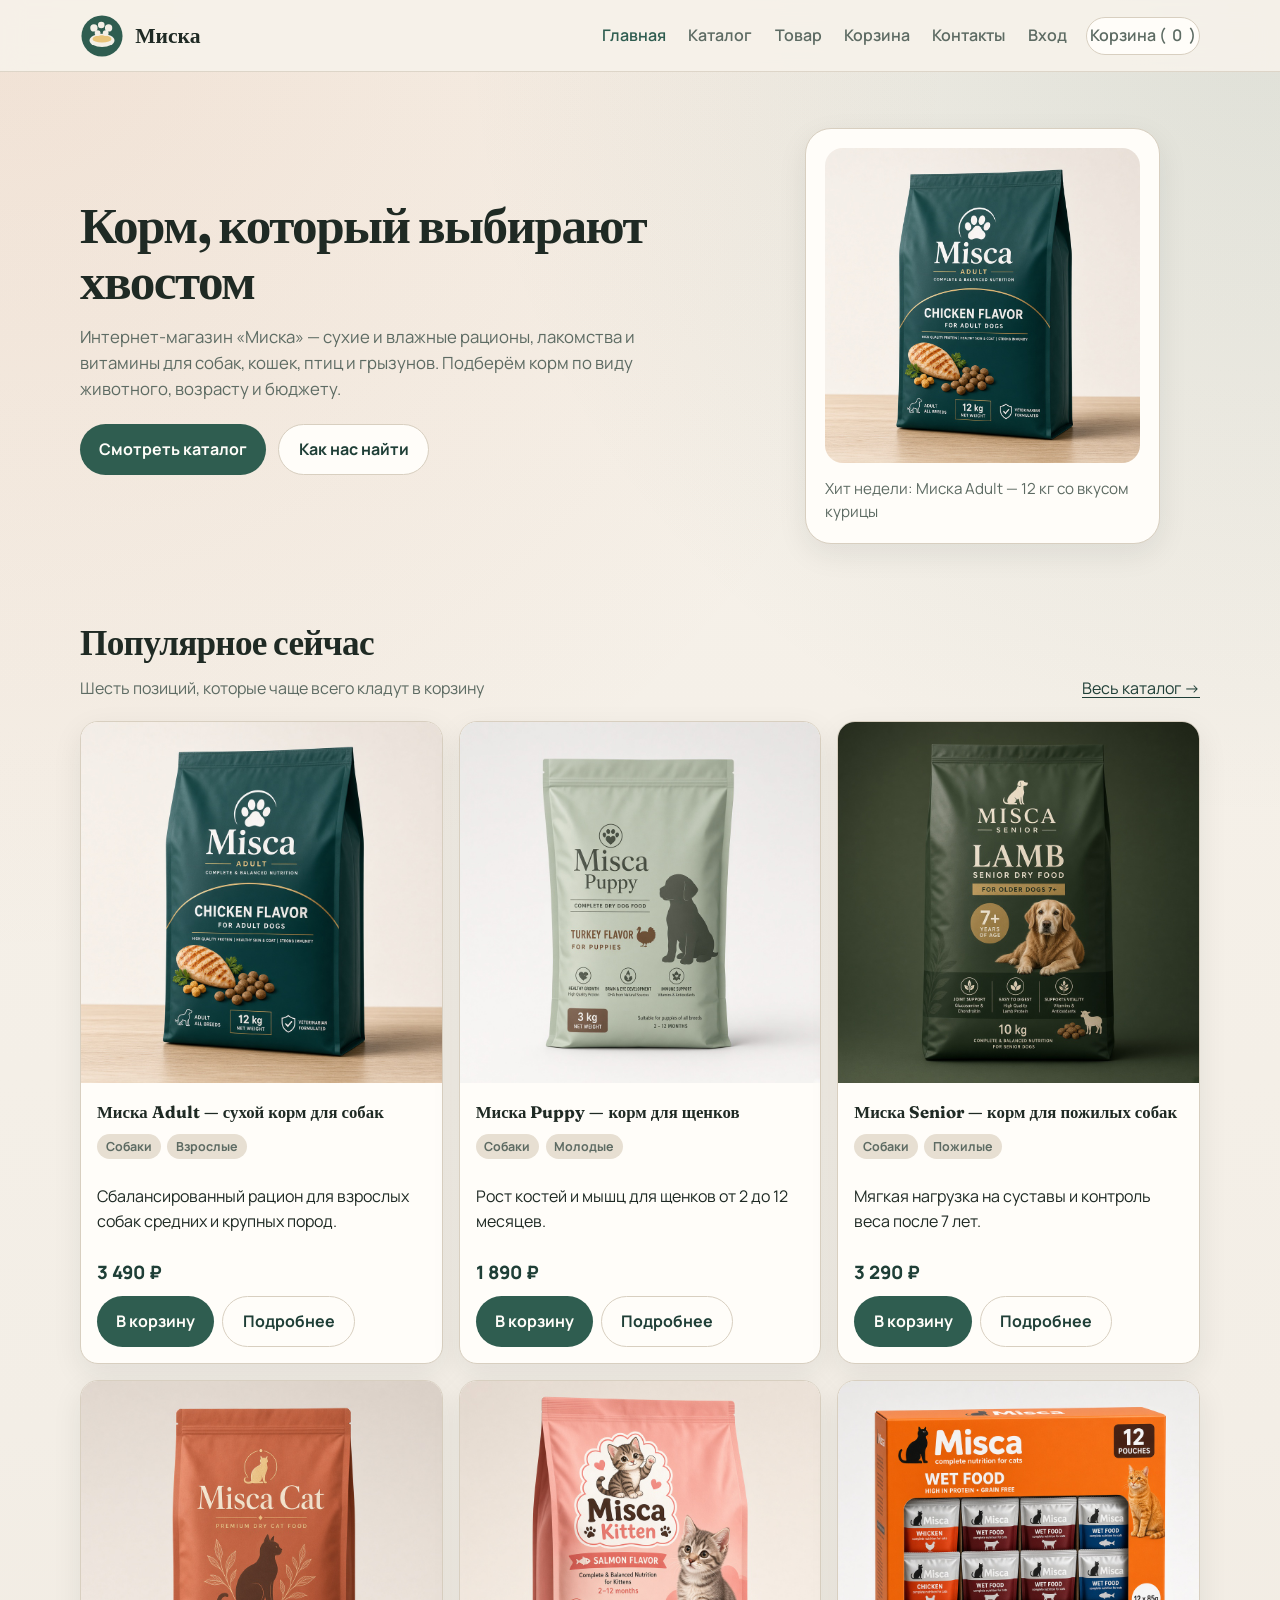
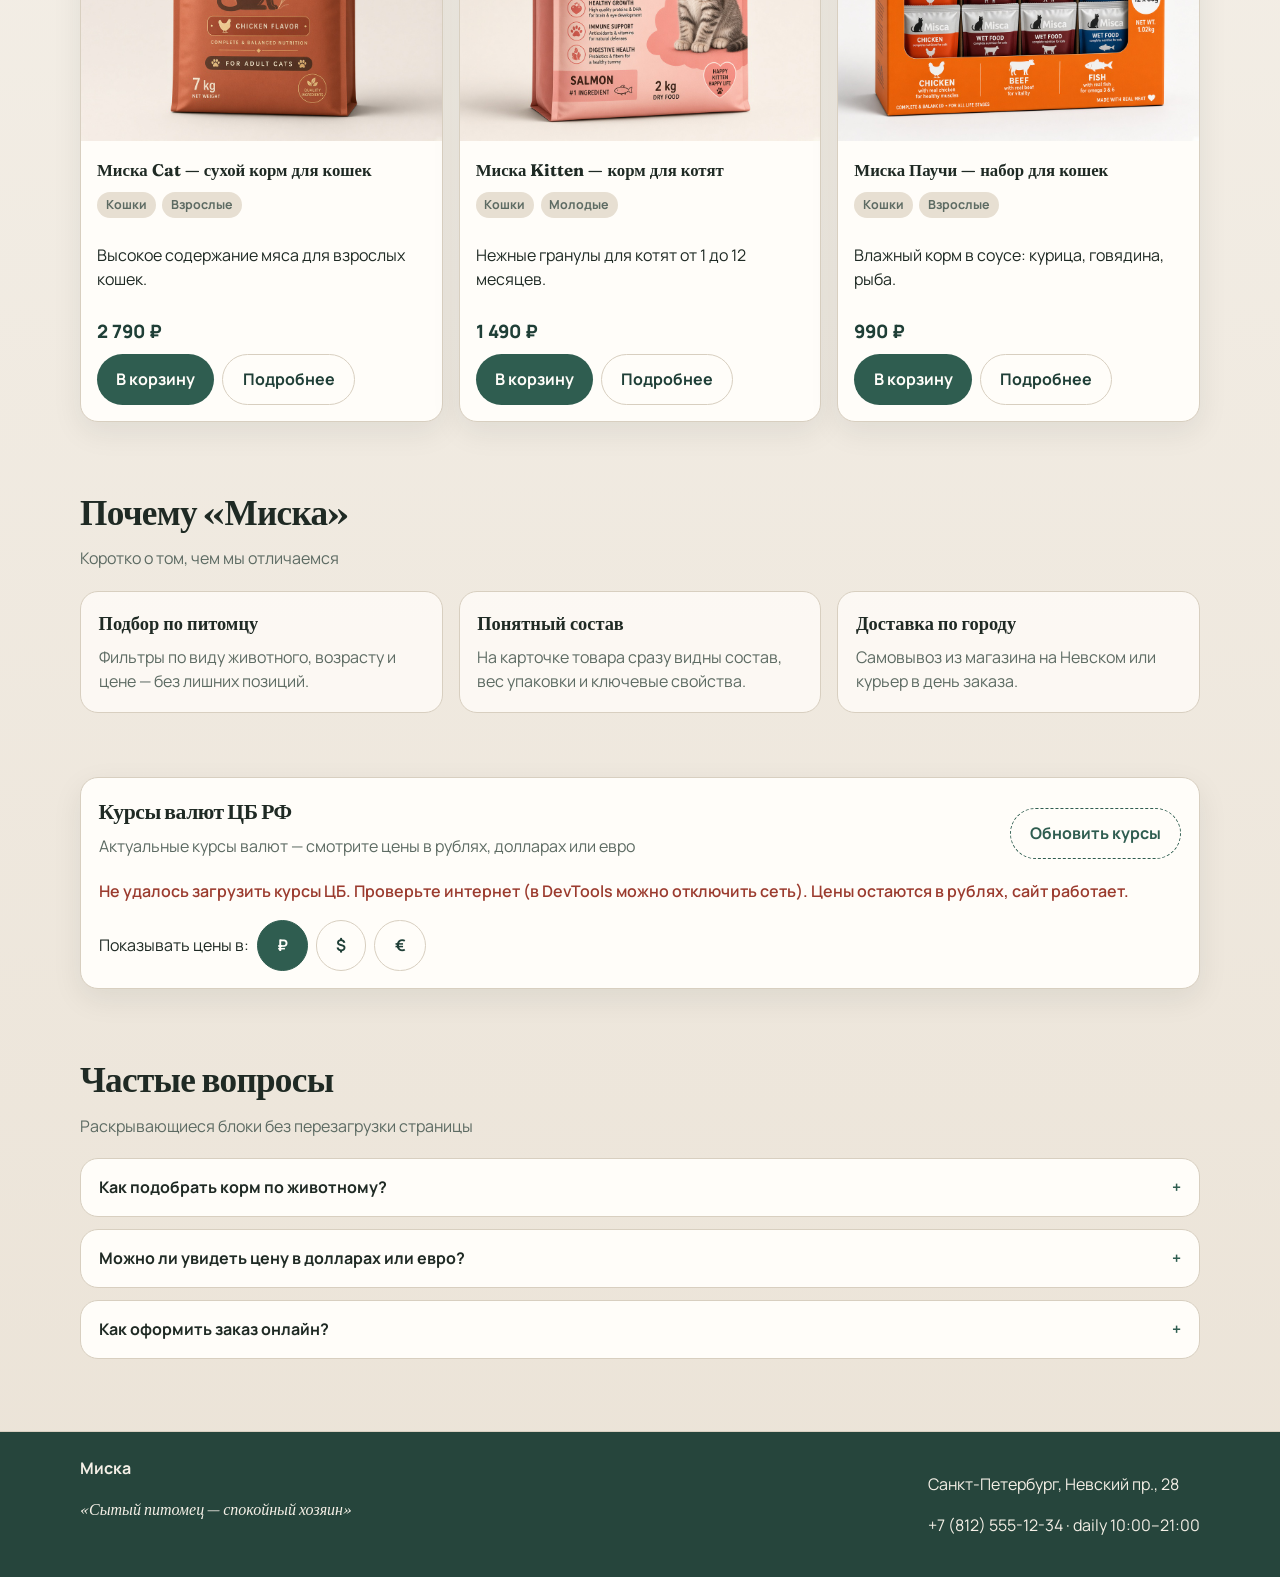
==== index.html @ 96ebe6b5 "Initial commit: магазин Миска для деплоя на Render Co-authored-by: Cursor <cursoragent@cursor.com>" ====
<!DOCTYPE html>
<html lang="ru">
<head>
  <meta charset="UTF-8">
  <meta name="viewport" content="width=device-width, initial-scale=1">
  <title>Миска — корм для животных</title>
  <link rel="preconnect" href="https://fonts.googleapis.com">
  <link rel="preconnect" href="https://fonts.gstatic.com" crossorigin>
  <link href="https://fonts.googleapis.com/css2?family=Fraunces:opsz,wght@9..144,600;9..144,700&family=Manrope:wght@400;600;700;800&display=swap" rel="stylesheet">
  <link rel="stylesheet" href="css/style.css">
</head>
<body>
  <header class="site-header">
    <div class="container header-inner">
      <a class="logo" href="index.html">
        <img src="images/logo.svg" width="44" height="44" alt="Логотип магазина Миска">
        <span>Миска</span>
      </a>
      <button class="nav-toggle" type="button" aria-expanded="false" aria-controls="site-nav">Меню</button>
      <nav id="site-nav" class="site-nav" aria-label="Основное меню">
        <a href="index.html" aria-current="page">Главная</a>
        <a href="catalog.html">Каталог</a>
        <a href="product.html?id=1">Товар</a>
        <a href="cart.html">Корзина</a>
        <a href="contacts.html">Контакты</a>
        <a href="auth.html">Вход</a>
        <span class="nav-actions">
          <span class="user-chip" data-user-chip hidden></span>
          <a class="btn btn-secondary" href="cart.html">Корзина (<span data-cart-count>0</span>)</a>
        </span>
      </nav>
    </div>
  </header>

  <main>
    <section class="container hero">
      <div class="hero-copy">
        <h1>Корм, который выбирают хвостом</h1>
        <p>
          Интернет-магазин «Миска» — сухие и влажные рационы, лакомства и витамины
          для собак, кошек, птиц и грызунов. Подберём корм по виду животного, возрасту и бюджету.
        </p>
        <div class="hero-actions">
          <a class="btn btn-primary" href="catalog.html">Смотреть каталог</a>
          <a class="btn btn-secondary" href="contacts.html">Как нас найти</a>
        </div>
      </div>
      <figure class="hero-panel">
        <img src="images/products/dog-adult.jpg" alt="Упаковка сухого корма Миска Adult для собак">
        <figcaption>Хит недели: Миска Adult — 12 кг со вкусом курицы</figcaption>
      </figure>
    </section>

    <section class="container section">
      <div class="section-head">
        <div>
          <h2>Популярное сейчас</h2>
          <p>Шесть позиций, которые чаще всего кладут в корзину</p>
        </div>
        <a href="catalog.html">Весь каталог →</a>
      </div>
      <div class="grid-products" id="home-products"></div>
    </section>

    <section class="container section">
      <div class="section-head">
        <div>
          <h2>Почему «Миска»</h2>
          <p>Коротко о том, чем мы отличаемся</p>
        </div>
      </div>
      <div class="features">
        <article class="feature">
          <h3>Подбор по питомцу</h3>
          <p>Фильтры по виду животного, возрасту и цене — без лишних позиций.</p>
        </article>
        <article class="feature">
          <h3>Понятный состав</h3>
          <p>На карточке товара сразу видны состав, вес упаковки и ключевые свойства.</p>
        </article>
        <article class="feature">
          <h3>Доставка по городу</h3>
          <p>Самовывоз из магазина на Невском или курьер в день заказа.</p>
        </article>
      </div>
    </section>

    <section class="container section">
      <div class="panel">
        <div class="section-head">
          <div>
            <h2>Курсы валют ЦБ РФ</h2>
            <p>Актуальные курсы валют — смотрите цены в рублях, долларах или евро</p>
          </div>
          <button class="btn btn-ghost" type="button" id="reload-rates">Обновить курсы</button>
        </div>
        <div id="currency-rates" class="rates-box" aria-live="polite">
          <p class="lead">Загрузка курсов…</p>
        </div>
        <div class="currency-switch" id="currency-switch" hidden>
          <span>Показывать цены в:</span>
          <button class="btn btn-secondary is-active" type="button" data-currency="RUB">₽</button>
          <button class="btn btn-secondary" type="button" data-currency="USD">$</button>
          <button class="btn btn-secondary" type="button" data-currency="EUR">€</button>
        </div>
      </div>
    </section>

    <section class="container section">
      <div class="section-head">
        <div>
          <h2>Частые вопросы</h2>
          <p>Раскрывающиеся блоки без перезагрузки страницы</p>
        </div>
      </div>
      <div class="faq-list" id="faq-list">
        <article class="faq-item">
          <button class="faq-trigger" type="button" aria-expanded="false">
            Как подобрать корм по животному?
          </button>
          <div class="faq-panel" hidden>
            <p>Откройте каталог и выберите вид животного, возраст и максимальную цену. Список обновится сразу на странице.</p>
          </div>
        </article>
        <article class="faq-item">
          <button class="faq-trigger" type="button" aria-expanded="false">
            Можно ли увидеть цену в долларах или евро?
          </button>
          <div class="faq-panel" hidden>
            <p>Да. Курсы подгружаются с сайта ЦБ РФ. На главной и в каталоге переключите валюту кнопками ₽ / $ / €.</p>
          </div>
        </article>
        <article class="faq-item">
          <button class="faq-trigger" type="button" aria-expanded="false">
            Как оформить заказ онлайн?
          </button>
          <div class="faq-panel" hidden>
            <p>Войдите в личный кабинет, добавьте товары в корзину и подтвердите заказ. История покупок будет в профиле.</p>
          </div>
        </article>
      </div>
    </section>
  </main>

  <footer class="site-footer">
    <div class="container footer-inner">
      <div>
        <strong>Миска</strong>
        <p class="slogan">«Сытый питомец — спокойный хозяин»</p>
      </div>
      <div>
        <p>Санкт-Петербург, Невский пр., 28</p>
        <p>+7 (812) 555-12-34 · daily 10:00–21:00</p>
      </div>
    </div>
  </footer>

  <script src="js/products-data.js"></script>
  <script src="js/main.js"></script>
</body>
</html>
---- css/style.css ----
:root {
  --bg: #f3eee6;
  --bg-deep: #e7dfd2;
  --surface: #fffdf9;
  --ink: #1f2a24;
  --muted: #5d6b63;
  --brand: #2f5d50;
  --brand-dark: #1f3f37;
  --accent: #c46b3a;
  --accent-soft: #f0d2c0;
  --line: #d8cfc0;
  --ok: #2f5d50;
  --danger: #9b3b2e;
  --shadow: 0 10px 30px rgba(31, 42, 36, 0.08);
  --radius: 18px;
  --font-display: "Fraunces", Georgia, serif;
  --font-body: "Manrope", "Segoe UI", sans-serif;
  --max: 1120px;
}

*,
*::before,
*::after {
  box-sizing: border-box;
}

html {
  scroll-behavior: smooth;
}

body {
  margin: 0;
  font-family: var(--font-body);
  color: var(--ink);
  background:
    radial-gradient(circle at top left, rgba(196, 107, 58, 0.12), transparent 28%),
    radial-gradient(circle at top right, rgba(47, 93, 80, 0.12), transparent 24%),
    linear-gradient(180deg, #f7f2ea 0%, var(--bg) 45%, #ebe3d7 100%);
  min-height: 100vh;
  line-height: 1.55;
}

img {
  max-width: 100%;
  height: auto;
  display: block;
}

a {
  color: var(--brand-dark);
  text-decoration-thickness: 1px;
  text-underline-offset: 0.18em;
}

a:hover {
  color: var(--accent);
}

:focus-visible {
  outline: 3px solid var(--accent);
  outline-offset: 3px;
}

.container {
  width: min(100% - 2rem, var(--max));
  margin-inline: auto;
}

.site-header {
  position: sticky;
  top: 0;
  z-index: 20;
  backdrop-filter: blur(12px);
  background: rgba(247, 242, 234, 0.9);
  border-bottom: 1px solid rgba(216, 207, 192, 0.8);
}

.header-inner {
  display: flex;
  align-items: center;
  justify-content: space-between;
  gap: 1rem;
  padding: 0.85rem 0;
}

.logo {
  display: inline-flex;
  align-items: center;
  gap: 0.7rem;
  color: inherit;
  text-decoration: none;
  font-family: var(--font-display);
  font-weight: 700;
  font-size: 1.35rem;
}

.logo img {
  width: 44px;
  height: 44px;
}

.nav-toggle {
  display: none;
  border: 1px solid var(--line);
  background: var(--surface);
  border-radius: 999px;
  padding: 0.55rem 0.9rem;
  font: inherit;
  cursor: pointer;
}

.site-nav {
  display: flex;
  flex-wrap: wrap;
  gap: 0.35rem 1rem;
  align-items: center;
}

.site-nav a {
  text-decoration: none;
  color: var(--muted);
  font-weight: 600;
  padding: 0.35rem 0.2rem;
}

.site-nav a:hover,
.site-nav a[aria-current="page"] {
  color: var(--brand);
}

.nav-actions {
  display: inline-flex;
  gap: 0.5rem;
  align-items: center;
}

.btn {
  display: inline-flex;
  align-items: center;
  justify-content: center;
  gap: 0.4rem;
  border: none;
  border-radius: 999px;
  padding: 0.75rem 1.2rem;
  font: inherit;
  font-weight: 700;
  cursor: pointer;
  text-decoration: none;
  transition: transform 0.15s ease, background 0.15s ease, color 0.15s ease;
}

.btn:hover {
  transform: translateY(-1px);
}

.btn-primary {
  background: var(--brand);
  color: #fffdf9;
}

.btn-primary:hover {
  background: var(--brand-dark);
  color: #fffdf9;
}

.btn-secondary {
  background: var(--surface);
  color: var(--brand-dark);
  border: 1px solid var(--line);
}

.btn-accent {
  background: var(--accent);
  color: #fffdf9;
}

.btn-ghost {
  background: transparent;
  color: var(--brand);
  border: 1px dashed var(--brand);
}

.hero {
  display: grid;
  grid-template-columns: 1.2fr 0.8fr;
  gap: 2rem;
  align-items: center;
  padding: 2.5rem 0 1.5rem;
}

.hero-copy h1 {
  font-family: var(--font-display);
  font-size: clamp(2.1rem, 4vw, 3.4rem);
  line-height: 1.08;
  margin: 0 0 1rem;
  letter-spacing: -0.03em;
}

.hero-copy p {
  margin: 0 0 1.4rem;
  color: var(--muted);
  font-size: 1.05rem;
  max-width: 36rem;
}

.hero-actions {
  display: flex;
  flex-wrap: wrap;
  gap: 0.75rem;
}

.hero-panel {
  background: var(--surface);
  border: 1px solid var(--line);
  border-radius: calc(var(--radius) + 8px);
  box-shadow: var(--shadow);
  padding: 1.2rem;
}

.hero-panel img {
  width: 100%;
  border-radius: var(--radius);
  aspect-ratio: 1 / 1;
  object-fit: cover;
  background: var(--bg-deep);
}

.hero-panel figcaption {
  margin-top: 0.85rem;
  color: var(--muted);
  font-size: 0.95rem;
}

.section {
  padding: 2rem 0;
}

.section-head {
  display: flex;
  flex-wrap: wrap;
  justify-content: space-between;
  gap: 0.75rem;
  align-items: end;
  margin-bottom: 1.25rem;
}

.section-head h2,
.page-title {
  font-family: var(--font-display);
  margin: 0;
  font-size: clamp(1.6rem, 3vw, 2.2rem);
  letter-spacing: -0.02em;
}

.section-head p,
.lead {
  margin: 0.35rem 0 0;
  color: var(--muted);
}

.grid-products {
  display: grid;
  grid-template-columns: repeat(3, minmax(0, 1fr));
  gap: 1rem;
}

.product-card {
  background: var(--surface);
  border: 1px solid var(--line);
  border-radius: var(--radius);
  overflow: hidden;
  box-shadow: var(--shadow);
  display: flex;
  flex-direction: column;
  min-height: 100%;
}

.product-card a.media {
  display: block;
  background: var(--bg-deep);
}

.product-card img {
  width: 100%;
  aspect-ratio: 1 / 1;
  object-fit: cover;
}

.product-body {
  padding: 1rem;
  display: flex;
  flex-direction: column;
  gap: 0.55rem;
  flex: 1;
}

.product-body h3 {
  margin: 0;
  font-size: 1.05rem;
  font-family: var(--font-display);
}

.product-body h3 a {
  color: inherit;
  text-decoration: none;
}

.meta {
  display: flex;
  flex-wrap: wrap;
  gap: 0.4rem;
}

.tag {
  display: inline-flex;
  align-items: center;
  padding: 0.2rem 0.55rem;
  border-radius: 999px;
  background: var(--bg-deep);
  color: var(--muted);
  font-size: 0.78rem;
  font-weight: 700;
}

.price {
  margin-top: auto;
  font-weight: 800;
  font-size: 1.15rem;
  color: var(--brand-dark);
}

.card-actions {
  display: flex;
  flex-wrap: wrap;
  gap: 0.5rem;
}

.features {
  display: grid;
  grid-template-columns: repeat(3, minmax(0, 1fr));
  gap: 1rem;
}

.feature {
  background: rgba(255, 253, 249, 0.8);
  border: 1px solid var(--line);
  border-radius: var(--radius);
  padding: 1.1rem;
}

.feature h3 {
  margin: 0 0 0.4rem;
  font-family: var(--font-display);
  font-size: 1.15rem;
}

.feature p {
  margin: 0;
  color: var(--muted);
}

.filters {
  display: grid;
  grid-template-columns: repeat(4, minmax(0, 1fr));
  gap: 0.75rem;
  margin-bottom: 1.25rem;
  background: var(--surface);
  border: 1px solid var(--line);
  border-radius: var(--radius);
  padding: 1rem;
}

.field {
  display: flex;
  flex-direction: column;
  gap: 0.35rem;
}

.field label {
  font-size: 0.85rem;
  font-weight: 700;
  color: var(--muted);
}

.field input,
.field select,
.field textarea {
  width: 100%;
  border: 1px solid var(--line);
  border-radius: 12px;
  padding: 0.7rem 0.85rem;
  font: inherit;
  background: #fff;
  color: var(--ink);
}

.field textarea {
  min-height: 120px;
  resize: vertical;
}

.catalog-toolbar {
  display: flex;
  justify-content: space-between;
  gap: 1rem;
  flex-wrap: wrap;
  align-items: center;
  margin-bottom: 1rem;
}

.product-layout {
  display: grid;
  grid-template-columns: 0.9fr 1.1fr;
  gap: 1.5rem;
  align-items: start;
}

.product-gallery {
  background: var(--surface);
  border: 1px solid var(--line);
  border-radius: calc(var(--radius) + 4px);
  overflow: hidden;
  box-shadow: var(--shadow);
}

.product-gallery img {
  width: 100%;
  aspect-ratio: 1 / 1;
  object-fit: cover;
}

.product-info {
  background: var(--surface);
  border: 1px solid var(--line);
  border-radius: calc(var(--radius) + 4px);
  padding: 1.25rem;
  box-shadow: var(--shadow);
}

.product-info h1 {
  margin-top: 0;
  font-family: var(--font-display);
  font-size: clamp(1.8rem, 3vw, 2.4rem);
}

.specs {
  width: 100%;
  border-collapse: collapse;
  margin: 1rem 0;
}

.specs th,
.specs td {
  text-align: left;
  padding: 0.65rem 0.2rem;
  border-bottom: 1px solid var(--line);
  vertical-align: top;
}

.specs th {
  width: 40%;
  color: var(--muted);
  font-weight: 600;
}

.qty-row {
  display: flex;
  flex-wrap: wrap;
  gap: 0.75rem;
  align-items: center;
  margin: 1rem 0;
}

.qty-row input {
  width: 5rem;
  border: 1px solid var(--line);
  border-radius: 12px;
  padding: 0.7rem;
  font: inherit;
}

.cart-table-wrap {
  overflow-x: auto;
  background: var(--surface);
  border: 1px solid var(--line);
  border-radius: var(--radius);
  box-shadow: var(--shadow);
}

.cart-table {
  width: 100%;
  border-collapse: collapse;
  min-width: 640px;
}

.cart-table th,
.cart-table td {
  padding: 0.9rem;
  border-bottom: 1px solid var(--line);
  text-align: left;
  vertical-align: middle;
}

.cart-table th {
  background: var(--bg-deep);
  font-size: 0.9rem;
}

.cart-product {
  display: flex;
  gap: 0.75rem;
  align-items: center;
}

.cart-product img {
  width: 64px;
  height: 64px;
  border-radius: 12px;
  object-fit: cover;
}

.cart-summary {
  margin-top: 1rem;
  display: grid;
  grid-template-columns: 1.2fr 0.8fr;
  gap: 1rem;
}

.panel {
  background: var(--surface);
  border: 1px solid var(--line);
  border-radius: var(--radius);
  padding: 1.1rem;
  box-shadow: var(--shadow);
}

.panel h2 {
  margin-top: 0;
  font-family: var(--font-display);
  font-size: 1.35rem;
}

.contacts-grid {
  display: grid;
  grid-template-columns: 1fr 1fr;
  gap: 1rem;
}

.map-frame {
  width: 100%;
  min-height: 280px;
  border: 0;
  border-radius: var(--radius);
  background: var(--bg-deep);
}

.auth-grid {
  display: grid;
  grid-template-columns: 1fr 1fr;
  gap: 1rem;
  margin-top: 1rem;
}

.form-status {
  min-height: 1.4rem;
  margin: 0.5rem 0 0;
  font-weight: 600;
}

.form-status.ok {
  color: var(--ok);
}

.form-status.error {
  color: var(--danger);
}

.pet-of-day {
  display: grid;
  grid-template-columns: 120px 1fr;
  gap: 1rem;
  align-items: center;
}

.pet-of-day img {
  width: 120px;
  height: 120px;
  border-radius: 16px;
  object-fit: cover;
  background: var(--bg-deep);
}

.empty-state {
  padding: 2rem 1rem;
  text-align: center;
  color: var(--muted);
}

.site-footer {
  margin-top: 2.5rem;
  border-top: 1px solid var(--line);
  background: rgba(31, 63, 55, 0.96);
  color: #f4efe6;
}

.footer-inner {
  display: flex;
  flex-wrap: wrap;
  justify-content: space-between;
  gap: 1rem;
  padding: 1.5rem 0;
}

.site-footer a {
  color: #f4efe6;
}

.slogan {
  font-family: var(--font-display);
  font-style: italic;
}

.user-chip {
  font-size: 0.9rem;
  color: var(--brand-dark);
  font-weight: 700;
}

.field-error {
  min-height: 1.1rem;
  margin: 0;
  color: var(--danger);
  font-size: 0.85rem;
  font-weight: 600;
}

.field input.is-invalid,
.field select.is-invalid,
.field textarea.is-invalid {
  border-color: var(--danger);
  background: #fff7f5;
}

.rates-box {
  margin-top: 0.5rem;
}

.rates-list {
  margin: 0;
  padding-left: 1.1rem;
}

.rates-note {
  margin: 0 0 1rem;
}

.currency-switch {
  display: flex;
  flex-wrap: wrap;
  gap: 0.5rem;
  align-items: center;
  margin-top: 1rem;
}

.currency-switch.compact {
  margin-top: 0;
}

.currency-switch .btn.is-active {
  background: var(--brand);
  color: #fffdf9;
  border-color: var(--brand);
}

.faq-list {
  display: grid;
  gap: 0.75rem;
}

.faq-item {
  background: var(--surface);
  border: 1px solid var(--line);
  border-radius: var(--radius);
  overflow: hidden;
}

.faq-trigger {
  width: 100%;
  text-align: left;
  border: 0;
  background: transparent;
  padding: 1rem 1.1rem;
  font: inherit;
  font-weight: 700;
  cursor: pointer;
  color: var(--ink);
}

.faq-trigger::after {
  content: "+";
  float: right;
  color: var(--brand);
}

.faq-trigger[aria-expanded="true"]::after {
  content: "−";
}

.faq-panel {
  padding: 0 1.1rem 1rem;
  color: var(--muted);
}

.faq-panel p {
  margin: 0;
}

.accordion {
  margin: 1rem 0;
  border: 1px solid var(--line);
  border-radius: 12px;
  padding: 0.75rem 1rem;
  background: #fff;
}

.accordion summary {
  cursor: pointer;
  font-weight: 700;
}

.loading-line::after {
  content: "";
  display: inline-block;
  width: 0.7em;
  animation: dots 1s steps(4, end) infinite;
}

@keyframes dots {
  0% { content: ""; }
  25% { content: "."; }
  50% { content: ".."; }
  75% { content: "..."; }
}

.stack-gap {
  margin-top: 1rem;
}

.order-card {
  border: 1px solid var(--line);
  border-radius: 12px;
  padding: 0.9rem 1rem;
  margin-bottom: 0.75rem;
  background: #fff;
}

.order-card h3 {
  margin: 0 0 0.4rem;
  font-family: var(--font-display);
  font-size: 1.1rem;
}

.order-card ul {
  margin: 0.4rem 0;
  padding-left: 1.1rem;
}

@media (max-width: 900px) {
  .hero,
  .product-layout,
  .cart-summary,
  .contacts-grid,
  .auth-grid,
  .features {
    grid-template-columns: 1fr;
  }

  .grid-products {
    grid-template-columns: repeat(2, minmax(0, 1fr));
  }

  .filters {
    grid-template-columns: 1fr 1fr;
  }
}

@media (max-width: 640px) {
  .nav-toggle {
    display: inline-flex;
  }

  .site-nav {
    display: none;
    width: 100%;
    flex-direction: column;
    align-items: stretch;
    padding-bottom: 0.75rem;
  }

  .site-nav.is-open {
    display: flex;
  }

  .header-inner {
    flex-wrap: wrap;
  }

  .grid-products,
  .filters {
    grid-template-columns: 1fr;
  }

  .pet-of-day {
    grid-template-columns: 1fr;
  }
}
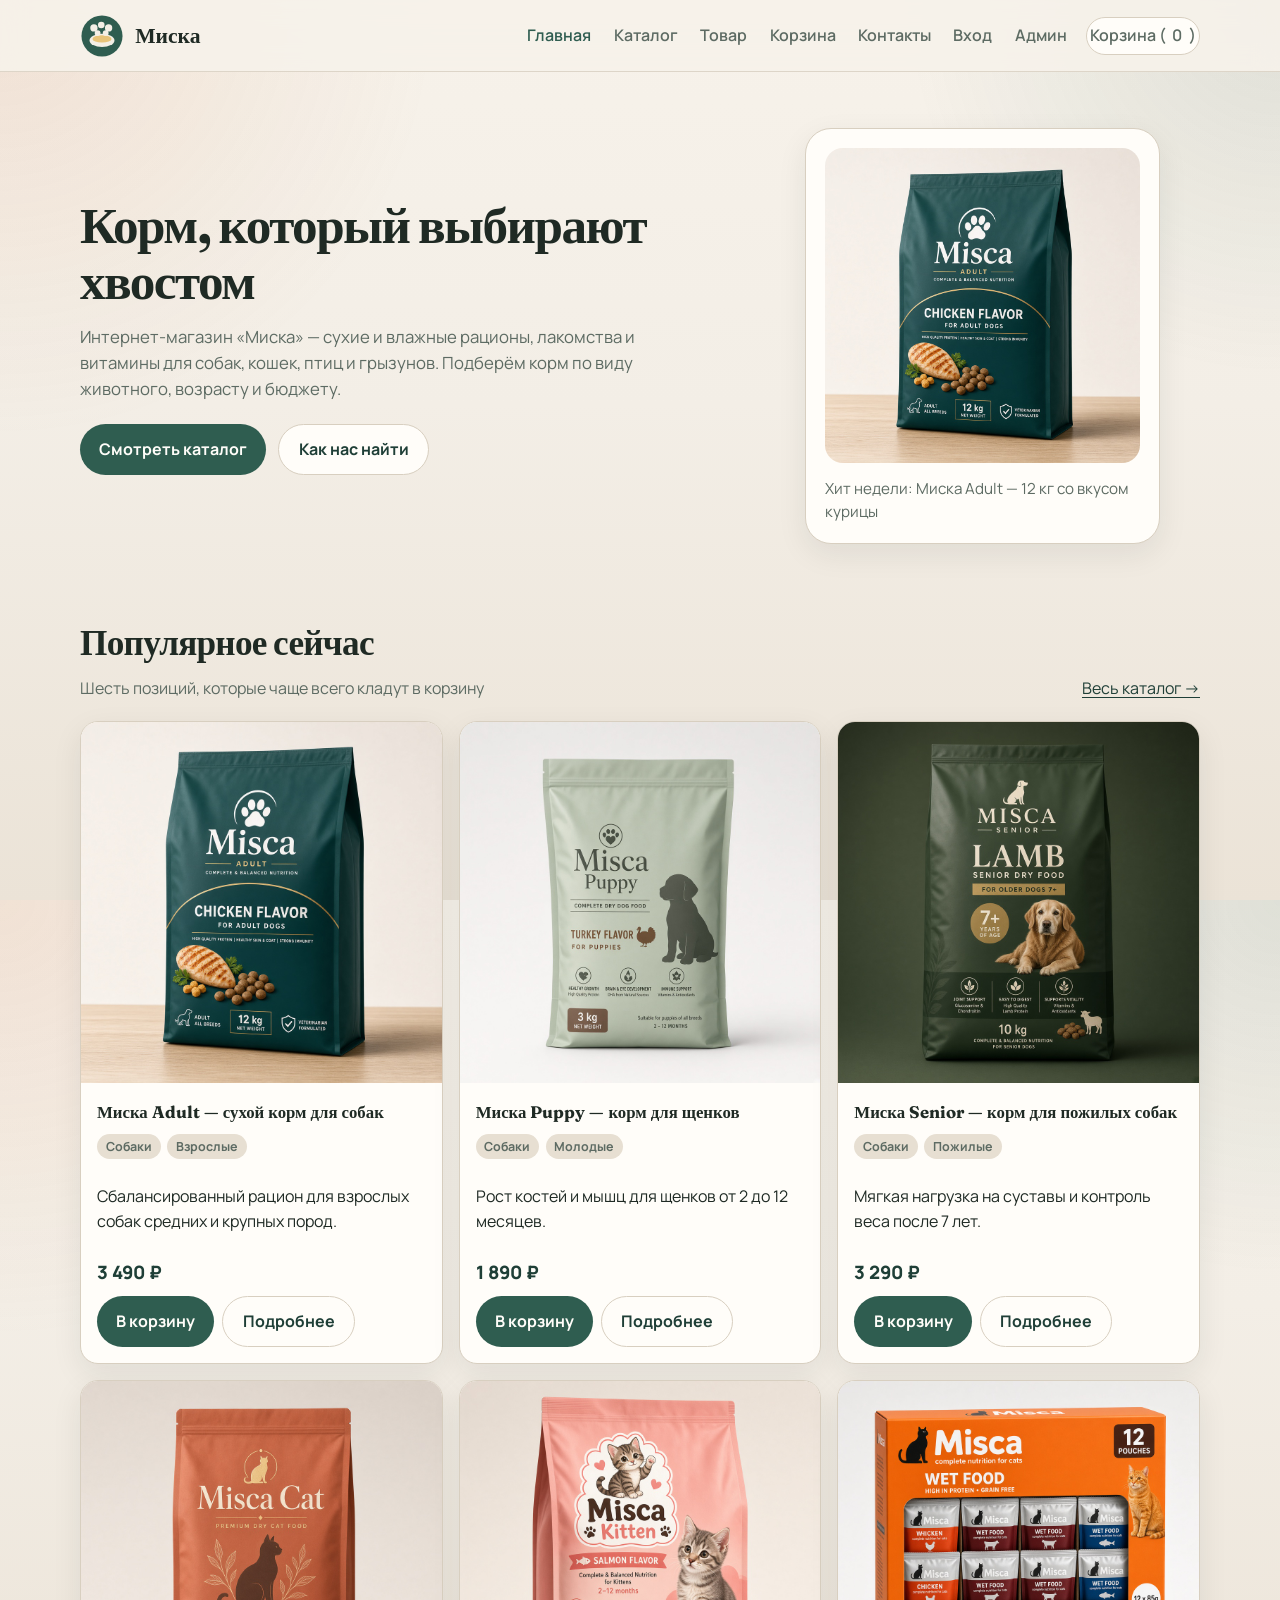
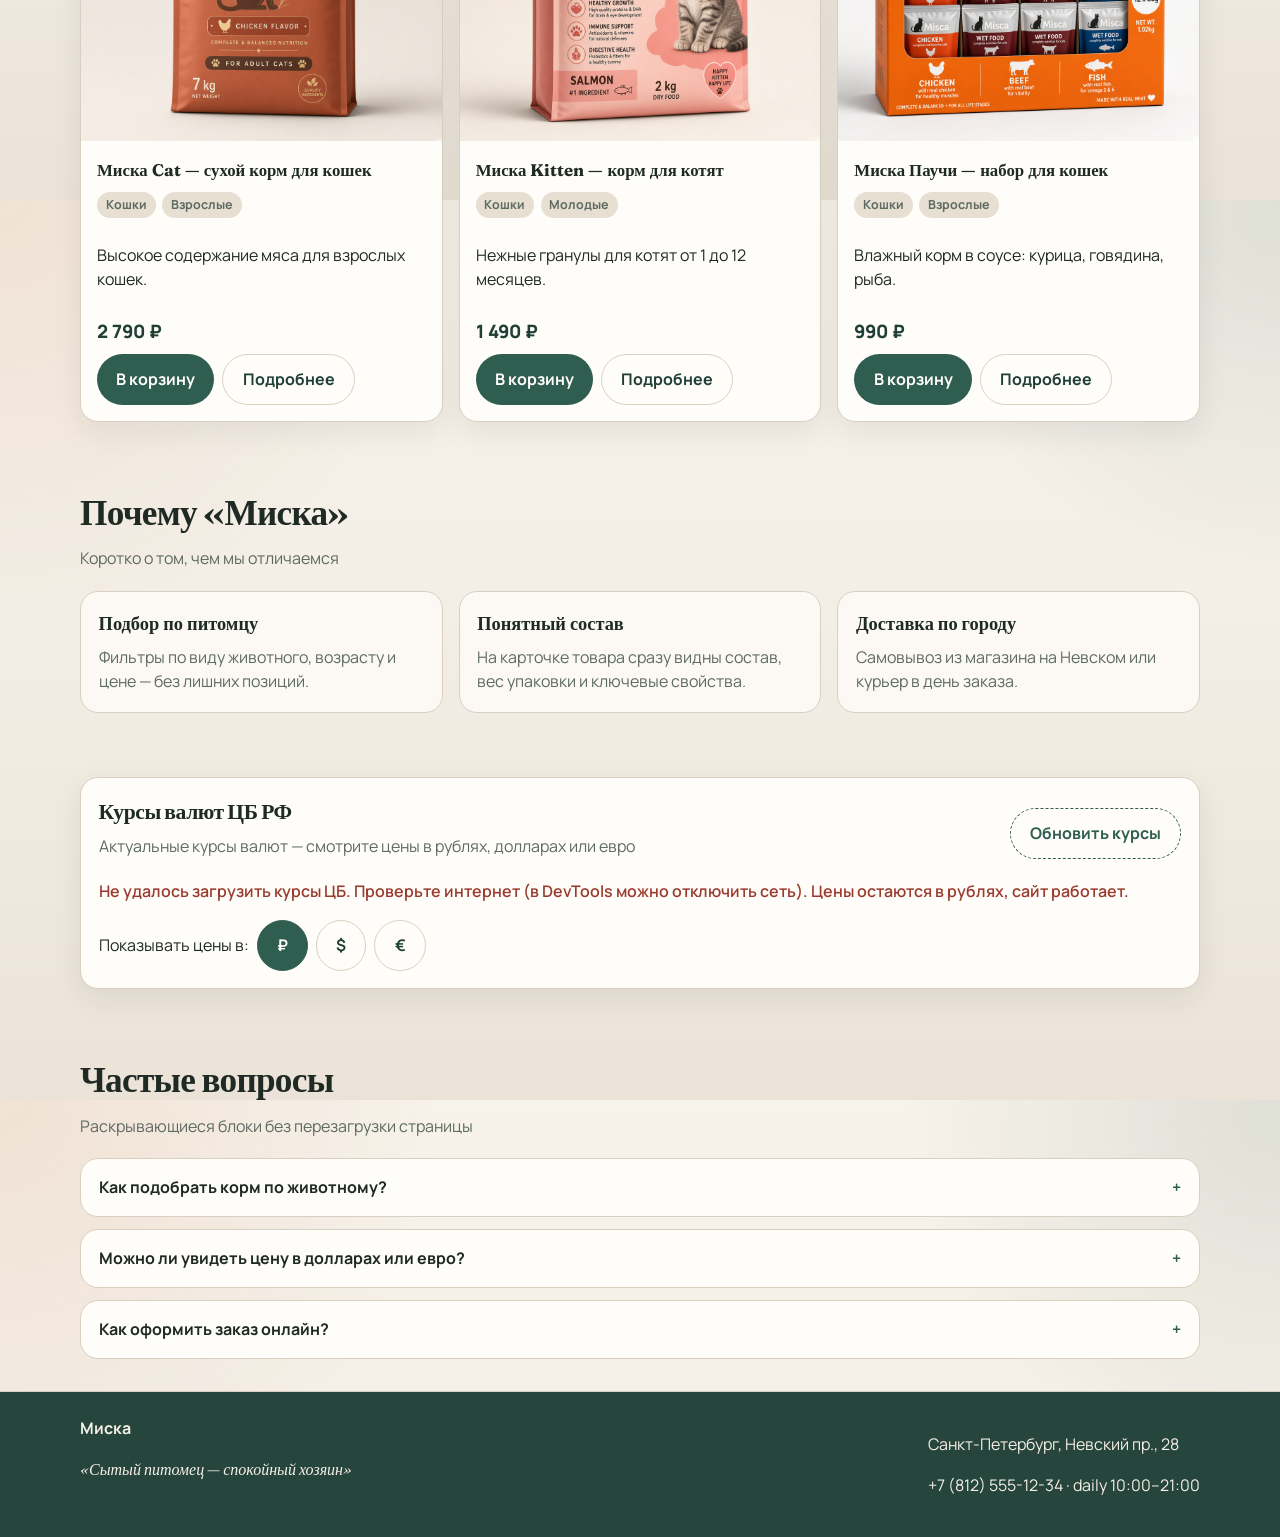
==== commit 367a09ae: "Add admin login and database viewer section Co-authored-by: Cursor <cursoragent@cursor.com>" ====
--- a/index.html
+++ b/index.html
@@ -24,6 +24,8 @@
         <a href="cart.html">Корзина</a>
         <a href="contacts.html">Контакты</a>
         <a href="auth.html">Вход</a>
+        <a href="admin.html">Админ</a>
+        <a href="admin.html#db" data-admin-db-link hidden>БД</a>
         <span class="nav-actions">
           <span class="user-chip" data-user-chip hidden></span>
           <a class="btn btn-secondary" href="cart.html">Корзина (<span data-cart-count>0</span>)</a>
--- a/css/style.css
+++ b/css/style.css
@@ -26,6 +26,7 @@
 
 html {
   scroll-behavior: smooth;
+  height: 100%;
 }
 
 body {
@@ -37,7 +38,14 @@
     radial-gradient(circle at top right, rgba(47, 93, 80, 0.12), transparent 24%),
     linear-gradient(180deg, #f7f2ea 0%, var(--bg) 45%, #ebe3d7 100%);
   min-height: 100vh;
+  min-height: 100dvh;
+  display: flex;
+  flex-direction: column;
   line-height: 1.55;
+}
+
+body > main {
+  flex: 1 0 auto;
 }
 
 img {
@@ -368,6 +376,33 @@
   border: 1px solid var(--line);
   border-radius: var(--radius);
   padding: 1rem;
+  align-items: end;
+}
+
+.filters .field {
+  min-width: 0;
+}
+
+.filters .field input,
+.filters .field select {
+  width: 100%;
+  height: 48px;
+  min-height: 48px;
+  padding: 0 0.85rem;
+  line-height: 1.2;
+  box-sizing: border-box;
+  appearance: none;
+  -webkit-appearance: none;
+  -moz-appearance: none;
+}
+
+.filters .field select {
+  background-image: linear-gradient(45deg, transparent 50%, var(--muted) 50%),
+    linear-gradient(135deg, var(--muted) 50%, transparent 50%);
+  background-position: calc(100% - 18px) calc(50% - 3px), calc(100% - 12px) calc(50% - 3px);
+  background-size: 6px 6px, 6px 6px;
+  background-repeat: no-repeat;
+  padding-right: 2rem;
 }
 
 .field {
@@ -390,6 +425,7 @@
   border-radius: 12px;
   padding: 0.7rem 0.85rem;
   font: inherit;
+  font-size: 1rem;
   background: #fff;
   color: var(--ink);
 }
@@ -546,12 +582,23 @@
   gap: 1rem;
 }
 
+.map-wrap {
+  position: relative;
+  width: 100%;
+  height: 360px;
+  border-radius: var(--radius);
+  overflow: hidden;
+  background: var(--bg-deep);
+}
+
 .map-frame {
   width: 100%;
-  min-height: 280px;
+  height: calc(100% + 56px);
   border: 0;
-  border-radius: var(--radius);
+  display: block;
   background: var(--bg-deep);
+  /* нижняя полоска OSM с копирайтом обрезается overflow родителя */
+  margin-bottom: -56px;
 }
 
 .auth-grid {
@@ -597,10 +644,12 @@
 }
 
 .site-footer {
-  margin-top: 2.5rem;
+  margin-top: auto;
   border-top: 1px solid var(--line);
   background: rgba(31, 63, 55, 0.96);
   color: #f4efe6;
+  flex-shrink: 0;
+  width: 100%;
 }
 
 .footer-inner {
@@ -763,6 +812,63 @@
 .order-card ul {
   margin: 0.4rem 0;
   padding-left: 1.1rem;
+}
+
+.db-tabs {
+  display: flex;
+  flex-wrap: wrap;
+  gap: 0.5rem;
+  margin: 0.75rem 0 1rem;
+}
+
+.db-tab.is-active {
+  background: var(--brand);
+  color: #fffdf9;
+  border-color: var(--brand);
+}
+
+.db-table-root {
+  width: 100%;
+}
+
+.db-table-wrap {
+  overflow-x: auto;
+  border: 1px solid var(--line);
+  border-radius: 12px;
+  background: #fff;
+}
+
+.db-table {
+  width: 100%;
+  border-collapse: collapse;
+  min-width: 640px;
+  font-size: 0.9rem;
+}
+
+.db-table caption {
+  text-align: left;
+  padding: 0.75rem 0.9rem;
+  font-weight: 700;
+  background: var(--bg-deep);
+}
+
+.db-table th,
+.db-table td {
+  padding: 0.55rem 0.75rem;
+  border-bottom: 1px solid var(--line);
+  text-align: left;
+  vertical-align: top;
+  word-break: break-word;
+}
+
+.db-table th {
+  background: rgba(47, 93, 80, 0.08);
+  font-weight: 700;
+  white-space: nowrap;
+}
+
+.db-table tr:last-child td {
+  border-bottom: 0;
 }
 
 @media (max-width: 900px) {
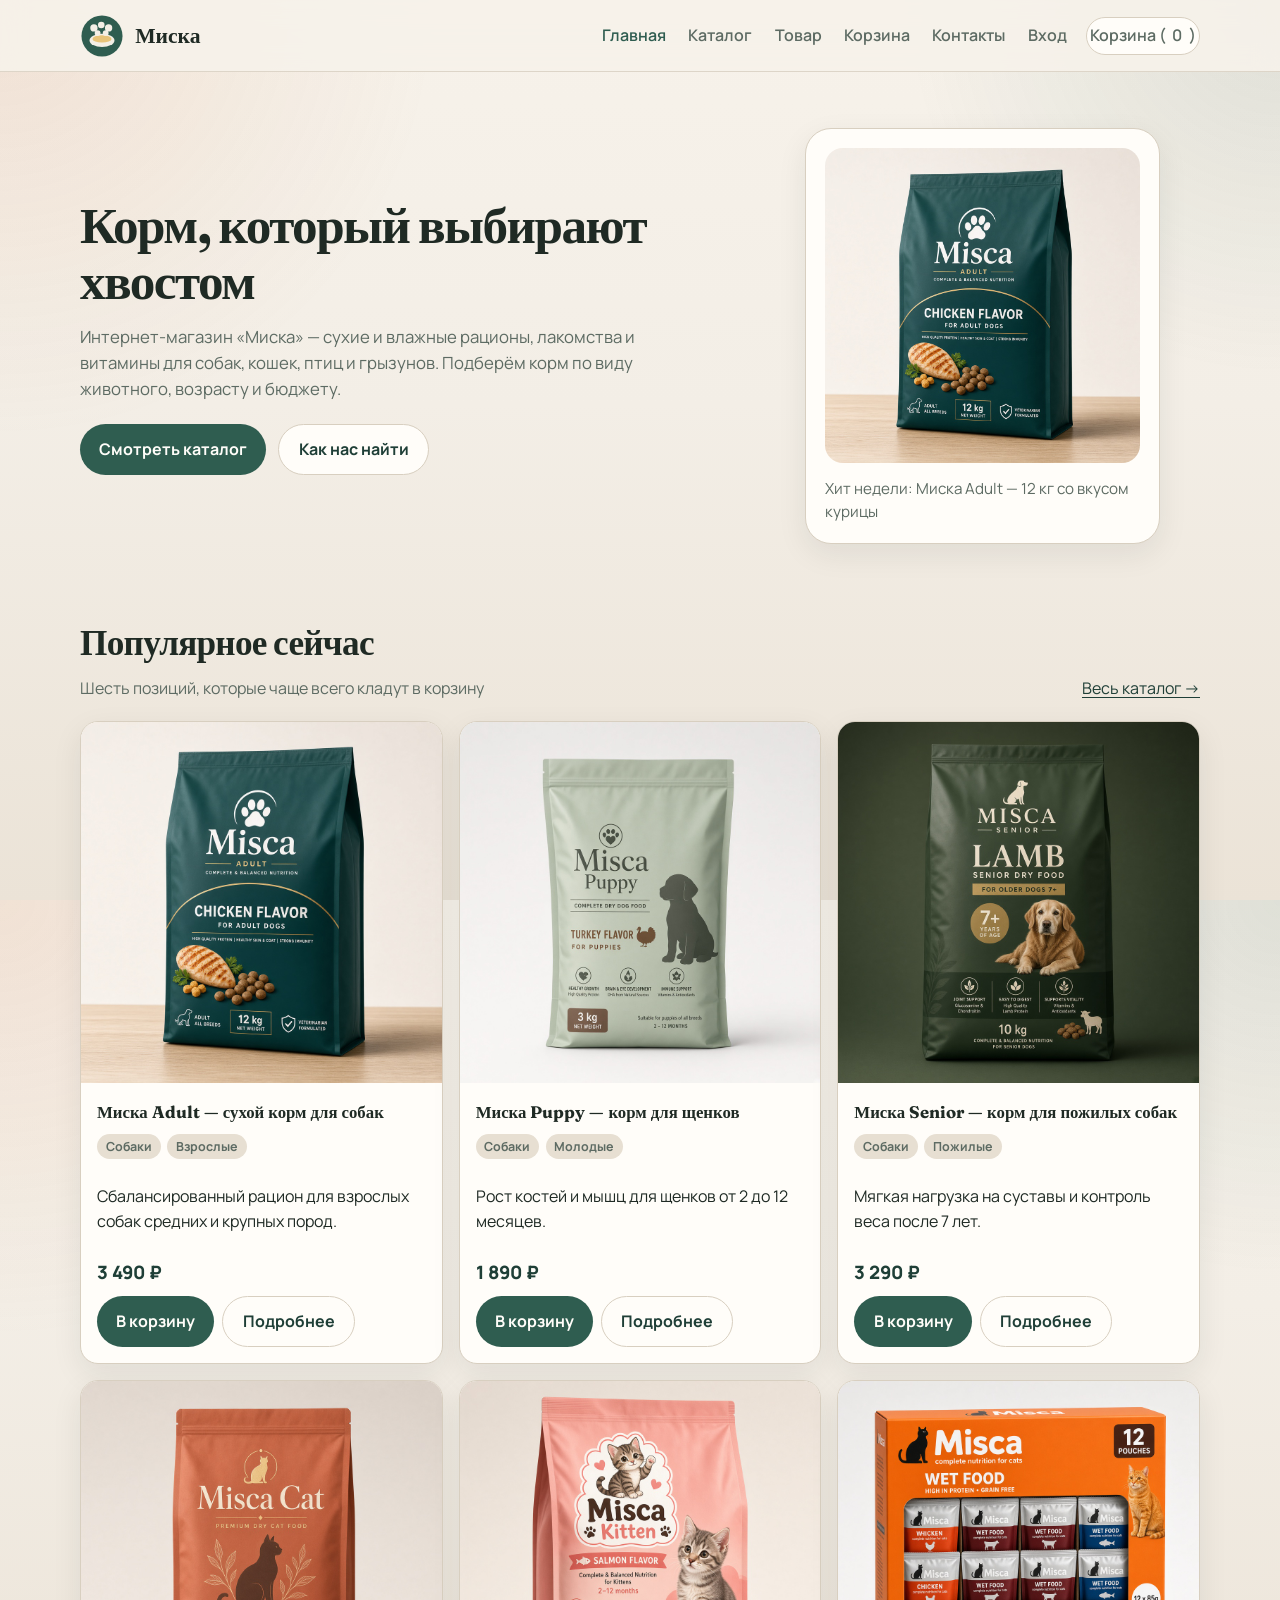
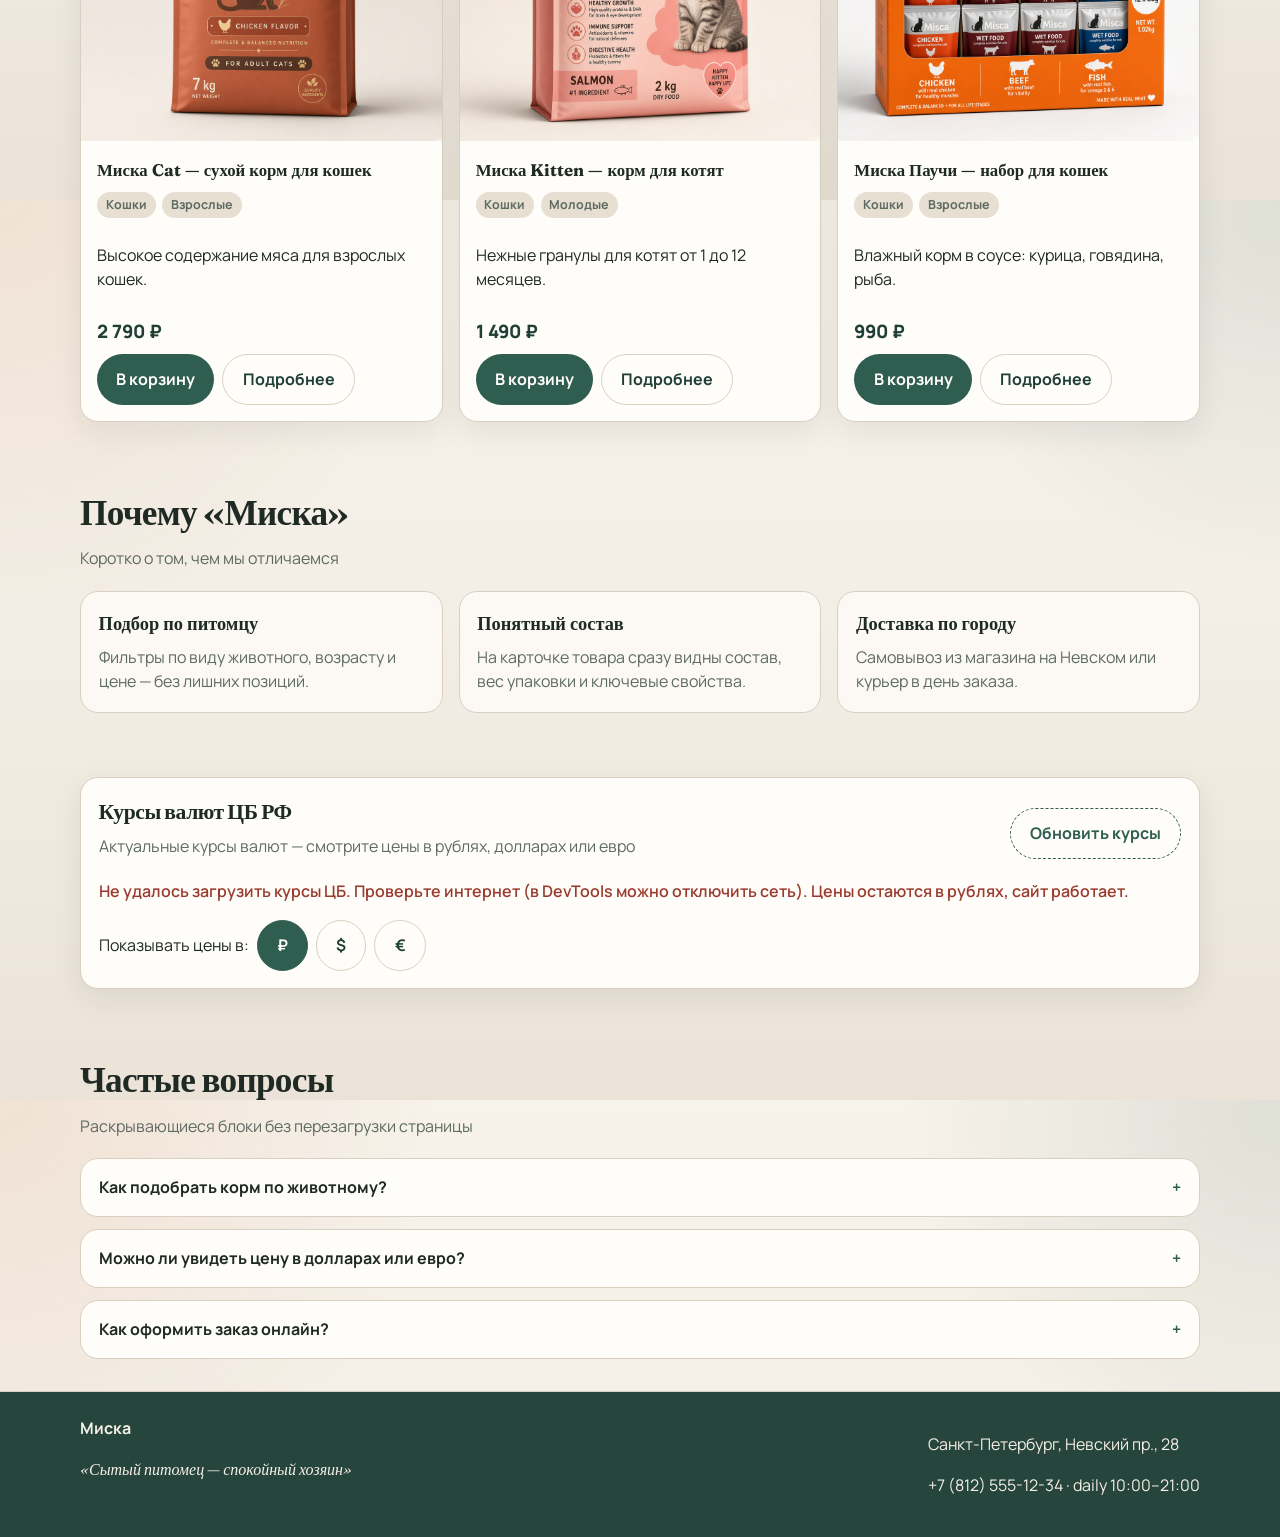
==== commit cdcb24ef: "Hide admin menu; login via modal as admin/123456 then show DB Co-authored-by: Cursor <cursoragent@cu" ====
--- a/index.html
+++ b/index.html
@@ -23,8 +23,8 @@
         <a href="product.html?id=1">Товар</a>
         <a href="cart.html">Корзина</a>
         <a href="contacts.html">Контакты</a>
-        <a href="auth.html">Вход</a>
-        <a href="admin.html">Админ</a>
+        <button type="button" class="nav-auth-btn" data-open-auth>Вход</button>
+        <a href="auth.html" data-cabinet-link hidden>Кабинет</a>
         <a href="admin.html#db" data-admin-db-link hidden>БД</a>
         <span class="nav-actions">
           <span class="user-chip" data-user-chip hidden></span>
--- a/css/style.css
+++ b/css/style.css
@@ -871,6 +871,117 @@
   border-bottom: 0;
 }
 
+.nav-auth-btn {
+  border: 0;
+  background: transparent;
+  color: var(--muted);
+  font: inherit;
+  font-weight: 600;
+  padding: 0.35rem 0.2rem;
+  cursor: pointer;
+}
+
+.nav-auth-btn:hover {
+  color: var(--brand);
+}
+
+body.auth-modal-open {
+  overflow: hidden;
+}
+
+body.auth-modal-open .site-header,
+body.auth-modal-open main,
+body.auth-modal-open .site-footer {
+  filter: blur(6px);
+  pointer-events: none;
+  user-select: none;
+}
+
+.auth-modal {
+  position: fixed;
+  inset: 0;
+  z-index: 1000;
+  display: none;
+  align-items: center;
+  justify-content: center;
+  padding: 1rem;
+  background: rgba(31, 42, 36, 0.45);
+}
+
+.auth-modal.is-open {
+  display: flex;
+}
+
+.auth-modal-dialog {
+  width: min(100%, 820px);
+  max-height: min(92vh, 900px);
+  overflow: auto;
+  background: var(--surface);
+  border: 1px solid var(--line);
+  border-radius: calc(var(--radius) + 6px);
+  box-shadow: var(--shadow);
+  padding: 1.25rem;
+  position: relative;
+}
+
+.auth-modal-head {
+  display: flex;
+  justify-content: space-between;
+  align-items: start;
+  gap: 1rem;
+  margin-bottom: 1rem;
+}
+
+.auth-modal-head h2 {
+  margin: 0;
+  font-family: var(--font-display);
+  font-size: 1.5rem;
+}
+
+.auth-modal-close {
+  border: 1px solid var(--line);
+  background: #fff;
+  border-radius: 999px;
+  width: 40px;
+  height: 40px;
+  font-size: 1.25rem;
+  line-height: 1;
+  cursor: pointer;
+  flex-shrink: 0;
+}
+
+.auth-modal-tabs {
+  display: flex;
+  gap: 0.5rem;
+  margin-bottom: 1rem;
+}
+
+.auth-modal-tabs .btn.is-active {
+  background: var(--brand);
+  color: #fffdf9;
+  border-color: var(--brand);
+}
+
+.auth-modal-pane[hidden] {
+  display: none !important;
+}
+
+button.linkish {
+  border: 0;
+  background: none;
+  padding: 0;
+  color: var(--brand-dark);
+  font: inherit;
+  font-weight: 700;
+  text-decoration: underline;
+  text-underline-offset: 0.18em;
+  cursor: pointer;
+}
+
+button.linkish:hover {
+  color: var(--accent);
+}
+
 @media (max-width: 900px) {
   .hero,
   .product-layout,
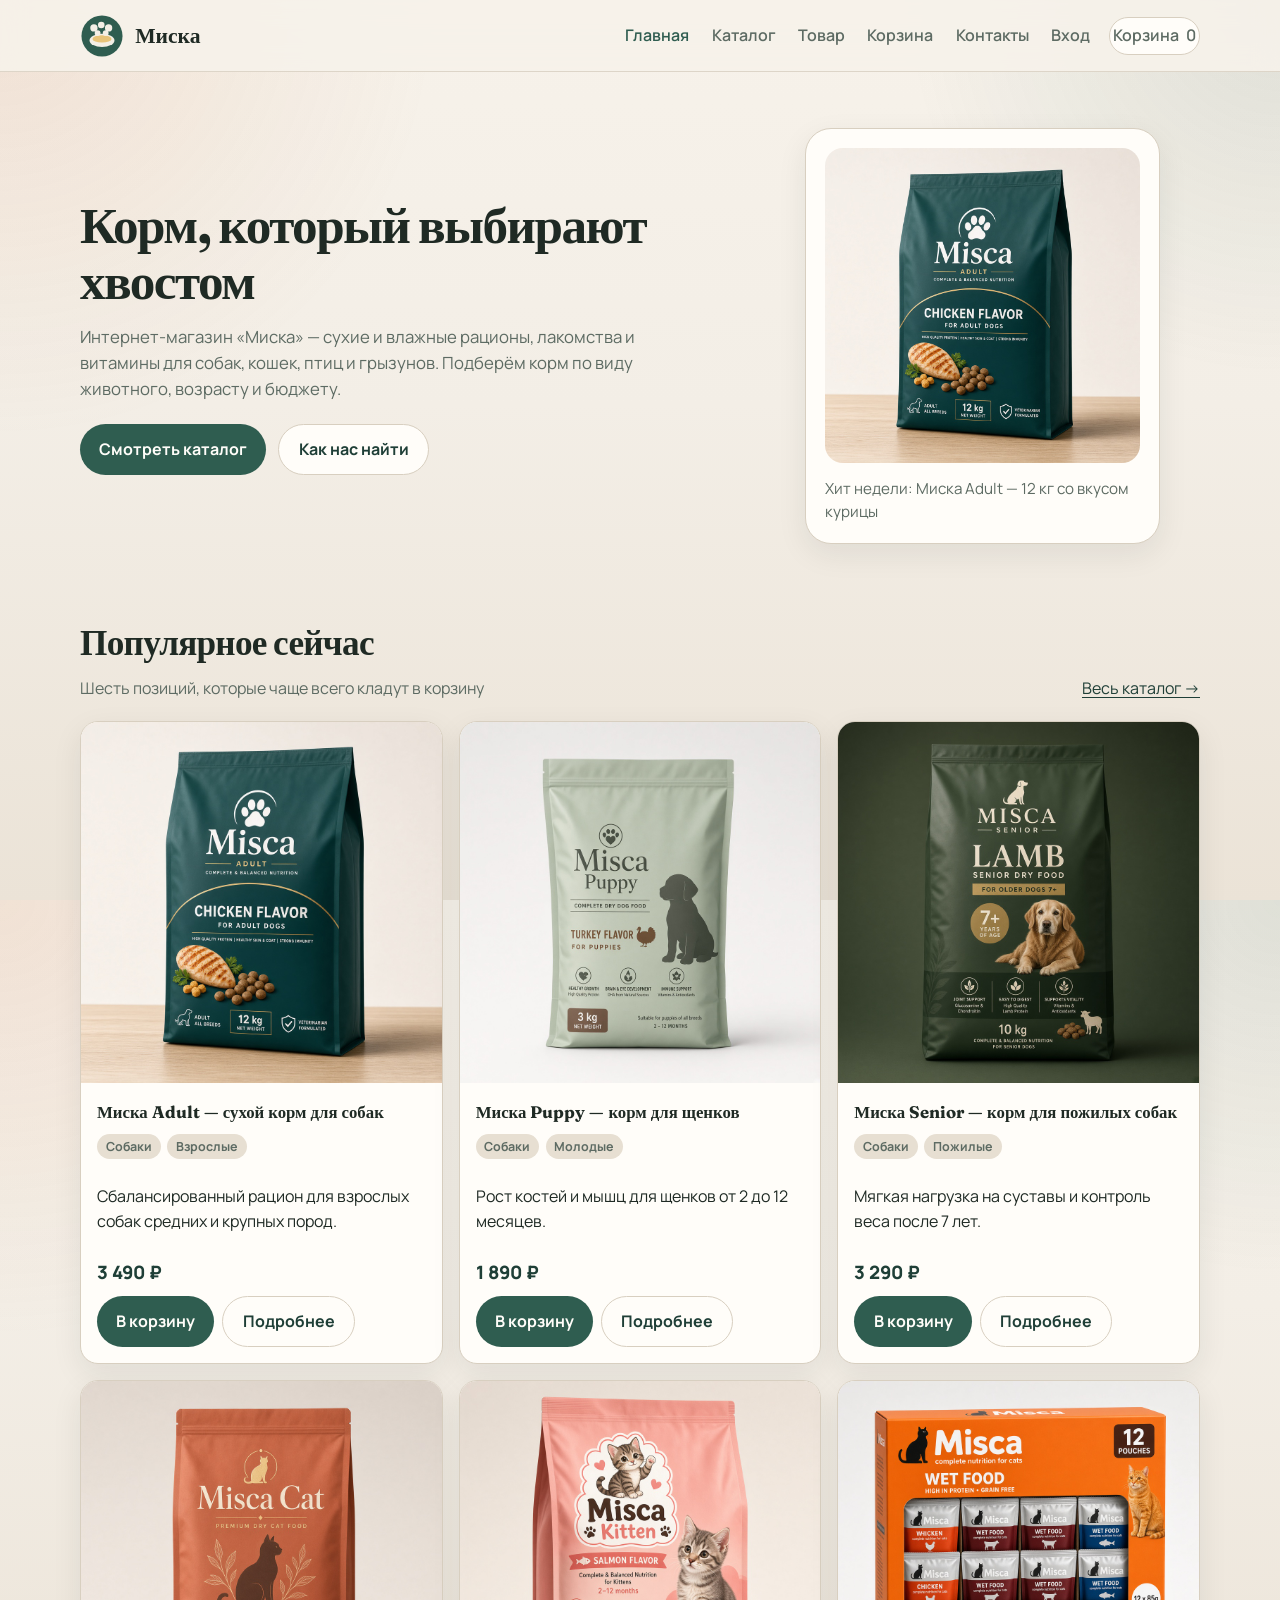
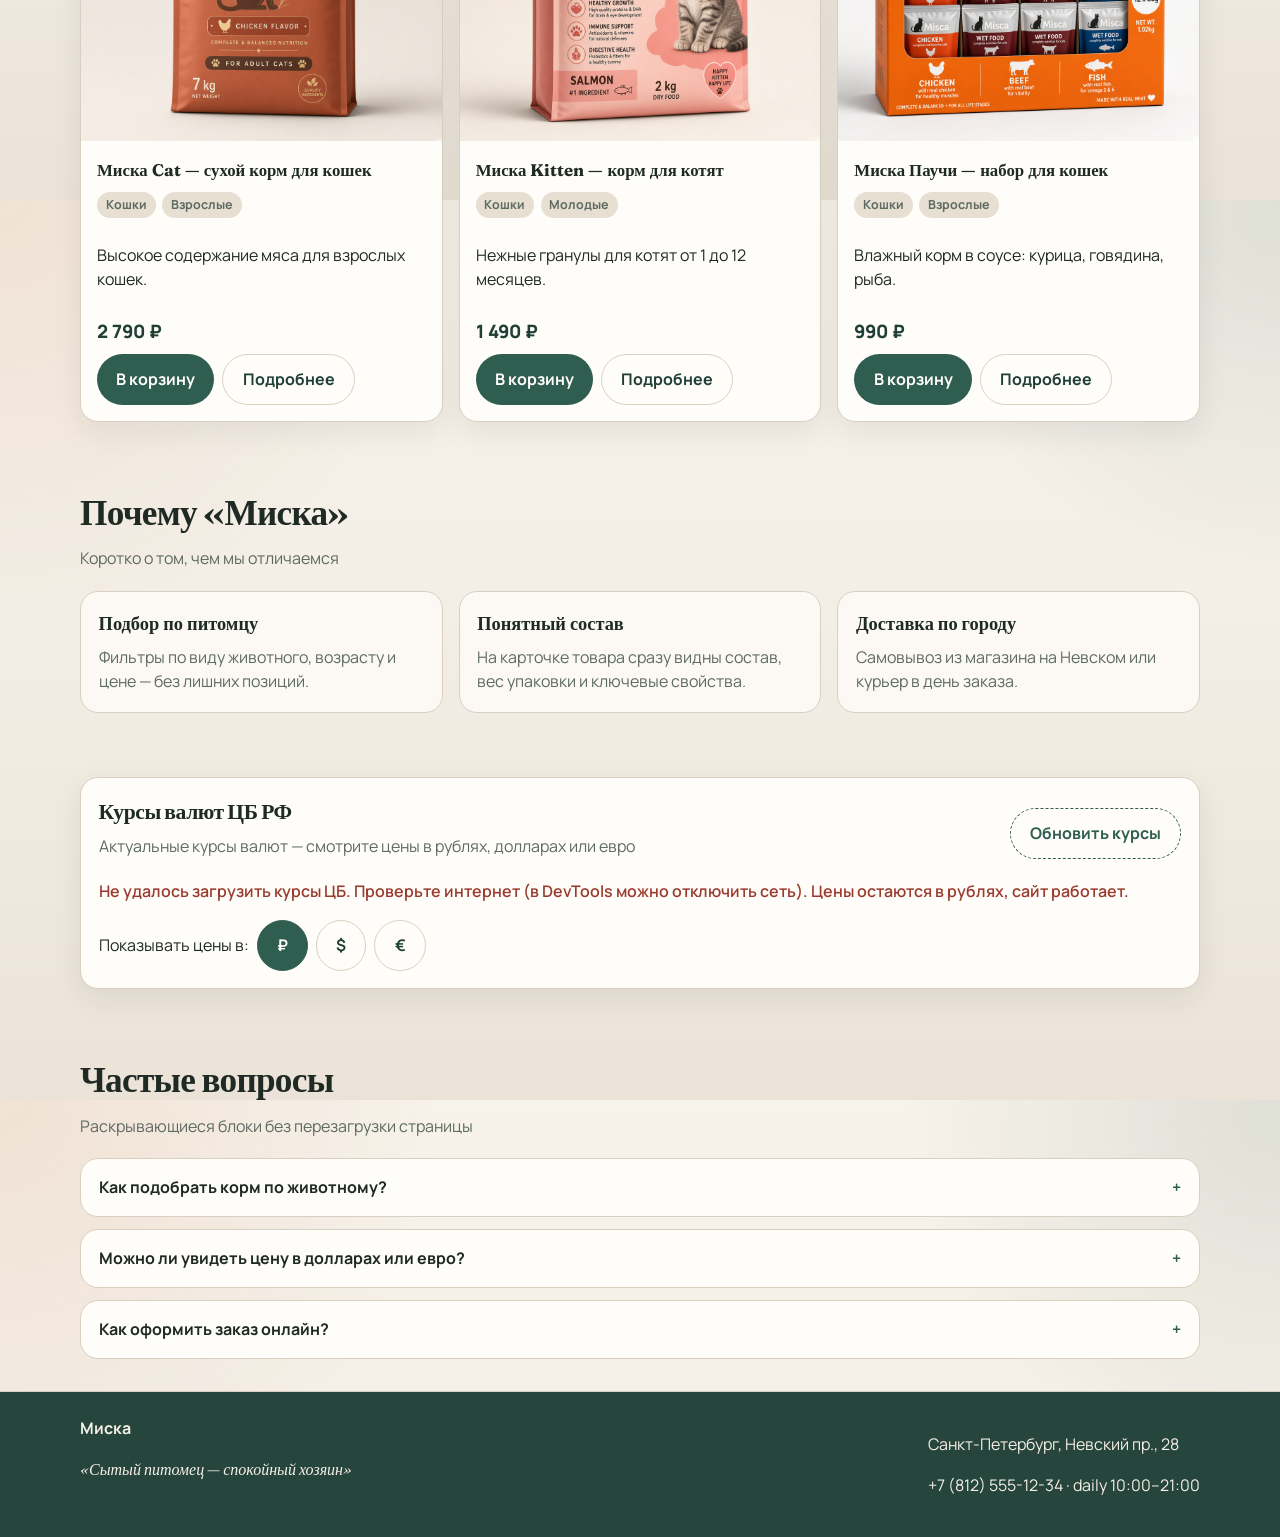
==== commit 0dc92a98: "Simplify cart label and add light UI open animations Co-authored-by: Cursor <cursoragent@cursor.com>" ====
--- a/index.html
+++ b/index.html
@@ -28,7 +28,7 @@
         <a href="admin.html#db" data-admin-db-link hidden>БД</a>
         <span class="nav-actions">
           <span class="user-chip" data-user-chip hidden></span>
-          <a class="btn btn-secondary" href="cart.html">Корзина (<span data-cart-count>0</span>)</a>
+          <a class="btn btn-secondary" href="cart.html">Корзина <span data-cart-count>0</span></a>
         </span>
       </nav>
     </div>
@@ -120,24 +120,30 @@
           <button class="faq-trigger" type="button" aria-expanded="false">
             Как подобрать корм по животному?
           </button>
-          <div class="faq-panel" hidden>
-            <p>Откройте каталог и выберите вид животного, возраст и максимальную цену. Список обновится сразу на странице.</p>
+          <div class="faq-panel">
+            <div class="faq-panel-inner">
+              <p>Откройте каталог и выберите вид животного, возраст и максимальную цену. Список обновится сразу на странице.</p>
+            </div>
           </div>
         </article>
         <article class="faq-item">
           <button class="faq-trigger" type="button" aria-expanded="false">
             Можно ли увидеть цену в долларах или евро?
           </button>
-          <div class="faq-panel" hidden>
-            <p>Да. Курсы подгружаются с сайта ЦБ РФ. На главной и в каталоге переключите валюту кнопками ₽ / $ / €.</p>
+          <div class="faq-panel">
+            <div class="faq-panel-inner">
+              <p>Да. Курсы подгружаются с сайта ЦБ РФ. На главной и в каталоге переключите валюту кнопками ₽ / $ / €.</p>
+            </div>
           </div>
         </article>
         <article class="faq-item">
           <button class="faq-trigger" type="button" aria-expanded="false">
             Как оформить заказ онлайн?
           </button>
-          <div class="faq-panel" hidden>
-            <p>Войдите в личный кабинет, добавьте товары в корзину и подтвердите заказ. История покупок будет в профиле.</p>
+          <div class="faq-panel">
+            <div class="faq-panel-inner">
+              <p>Войдите в личный кабинет, добавьте товары в корзину и подтвердите заказ. История покупок будет в профиле.</p>
+            </div>
           </div>
         </article>
       </div>
--- a/css/style.css
+++ b/css/style.css
@@ -154,7 +154,7 @@
   font-weight: 700;
   cursor: pointer;
   text-decoration: none;
-  transition: transform 0.15s ease, background 0.15s ease, color 0.15s ease;
+  transition: transform 0.15s ease, background 0.15s ease, color 0.15s ease, box-shadow 0.15s ease;
 }
 
 .btn:hover {
@@ -731,6 +731,12 @@
   border: 1px solid var(--line);
   border-radius: var(--radius);
   overflow: hidden;
+  transition: box-shadow 0.25s ease, border-color 0.25s ease;
+}
+
+.faq-item:has(.faq-trigger[aria-expanded="true"]) {
+  border-color: rgba(47, 93, 80, 0.35);
+  box-shadow: 0 8px 20px rgba(31, 42, 36, 0.06);
 }
 
 .faq-trigger {
@@ -743,25 +749,52 @@
   font-weight: 700;
   cursor: pointer;
   color: var(--ink);
+  transition: color 0.2s ease;
 }
 
 .faq-trigger::after {
   content: "+";
   float: right;
   color: var(--brand);
+  transition: transform 0.25s ease;
+  display: inline-block;
 }
 
 .faq-trigger[aria-expanded="true"]::after {
   content: "−";
+  transform: rotate(180deg);
 }
 
 .faq-panel {
-  padding: 0 1.1rem 1rem;
+  display: grid;
+  grid-template-rows: 0fr;
+  transition: grid-template-rows 0.3s ease;
   color: var(--muted);
+}
+
+.faq-panel.is-open {
+  grid-template-rows: 1fr;
+}
+
+.faq-panel-inner {
+  overflow: hidden;
+  padding: 0 1.1rem;
+}
+
+.faq-panel.is-open .faq-panel-inner {
+  padding-bottom: 1rem;
 }
 
 .faq-panel p {
   margin: 0;
+  opacity: 0;
+  transform: translateY(-6px);
+  transition: opacity 0.25s ease, transform 0.25s ease;
+}
+
+.faq-panel.is-open p {
+  opacity: 1;
+  transform: translateY(0);
 }
 
 .accordion {
@@ -770,11 +803,63 @@
   border-radius: 12px;
   padding: 0.75rem 1rem;
   background: #fff;
+  transition: border-color 0.25s ease, box-shadow 0.25s ease;
+}
+
+.accordion[open] {
+  border-color: rgba(47, 93, 80, 0.35);
+  box-shadow: 0 8px 18px rgba(31, 42, 36, 0.06);
 }
 
 .accordion summary {
   cursor: pointer;
   font-weight: 700;
+  list-style: none;
+  transition: color 0.2s ease;
+}
+
+.accordion summary::-webkit-details-marker {
+  display: none;
+}
+
+.accordion summary::after {
+  content: "+";
+  float: right;
+  color: var(--brand);
+  transition: transform 0.25s ease;
+}
+
+.accordion[open] summary::after {
+  content: "−";
+  transform: rotate(180deg);
+}
+
+.accordion[open] .specs,
+.accordion[open] .accordion-body {
+  animation: softReveal 0.3s ease;
+}
+
+@keyframes softReveal {
+  from {
+    opacity: 0;
+    transform: translateY(-8px);
+  }
+  to {
+    opacity: 1;
+    transform: translateY(0);
+  }
+}
+
+.product-card,
+.feature,
+.panel {
+  transition: transform 0.25s ease, box-shadow 0.25s ease;
+}
+
+.product-card:hover,
+.feature:hover {
+  transform: translateY(-3px);
+  box-shadow: 0 14px 28px rgba(31, 42, 36, 0.1);
 }
 
 .loading-line::after {
@@ -910,56 +995,98 @@
 
 .auth-modal.is-open {
   display: flex;
+  animation: modalBackdrop 0.22s ease;
+}
+
+.auth-modal.is-open .auth-modal-dialog {
+  animation: modalPop 0.28s ease;
+}
+
+@keyframes modalBackdrop {
+  from { opacity: 0; }
+  to { opacity: 1; }
+}
+
+@keyframes modalPop {
+  from {
+    opacity: 0;
+    transform: translateY(12px) scale(0.96);
+  }
+  to {
+    opacity: 1;
+    transform: translateY(0) scale(1);
+  }
 }
 
 .auth-modal-dialog {
-  width: min(100%, 820px);
-  max-height: min(92vh, 900px);
+  width: min(100%, 360px);
+  max-height: min(90vh, 640px);
   overflow: auto;
   background: var(--surface);
   border: 1px solid var(--line);
-  border-radius: calc(var(--radius) + 6px);
+  border-radius: 20px;
   box-shadow: var(--shadow);
-  padding: 1.25rem;
+  padding: 1.1rem 1.15rem 1.25rem;
   position: relative;
 }
 
 .auth-modal-head {
   display: flex;
   justify-content: space-between;
-  align-items: start;
-  gap: 1rem;
-  margin-bottom: 1rem;
+  align-items: center;
+  gap: 0.75rem;
+  margin-bottom: 0.85rem;
 }
 
 .auth-modal-head h2 {
   margin: 0;
   font-family: var(--font-display);
-  font-size: 1.5rem;
+  font-size: 1.35rem;
 }
 
 .auth-modal-close {
   border: 1px solid var(--line);
   background: #fff;
   border-radius: 999px;
-  width: 40px;
-  height: 40px;
-  font-size: 1.25rem;
+  width: 36px;
+  height: 36px;
+  font-size: 1.2rem;
   line-height: 1;
   cursor: pointer;
   flex-shrink: 0;
 }
 
 .auth-modal-tabs {
-  display: flex;
-  gap: 0.5rem;
-  margin-bottom: 1rem;
+  display: grid;
+  grid-template-columns: 1fr 1fr;
+  gap: 0.45rem;
+  margin-bottom: 0.95rem;
+}
+
+.auth-modal-tabs .btn {
+  width: 100%;
+  padding: 0.65rem 0.5rem;
 }
 
 .auth-modal-tabs .btn.is-active {
   background: var(--brand);
   color: #fffdf9;
   border-color: var(--brand);
+}
+
+.auth-modal-pane {
+  display: flex;
+  flex-direction: column;
+  gap: 0.15rem;
+}
+
+.auth-modal-pane .field {
+  margin-bottom: 0.35rem;
+}
+
+.auth-modal-pane .btn-block {
+  width: 100%;
+  margin-top: 0.35rem;
 }
 
 .auth-modal-pane[hidden] {
